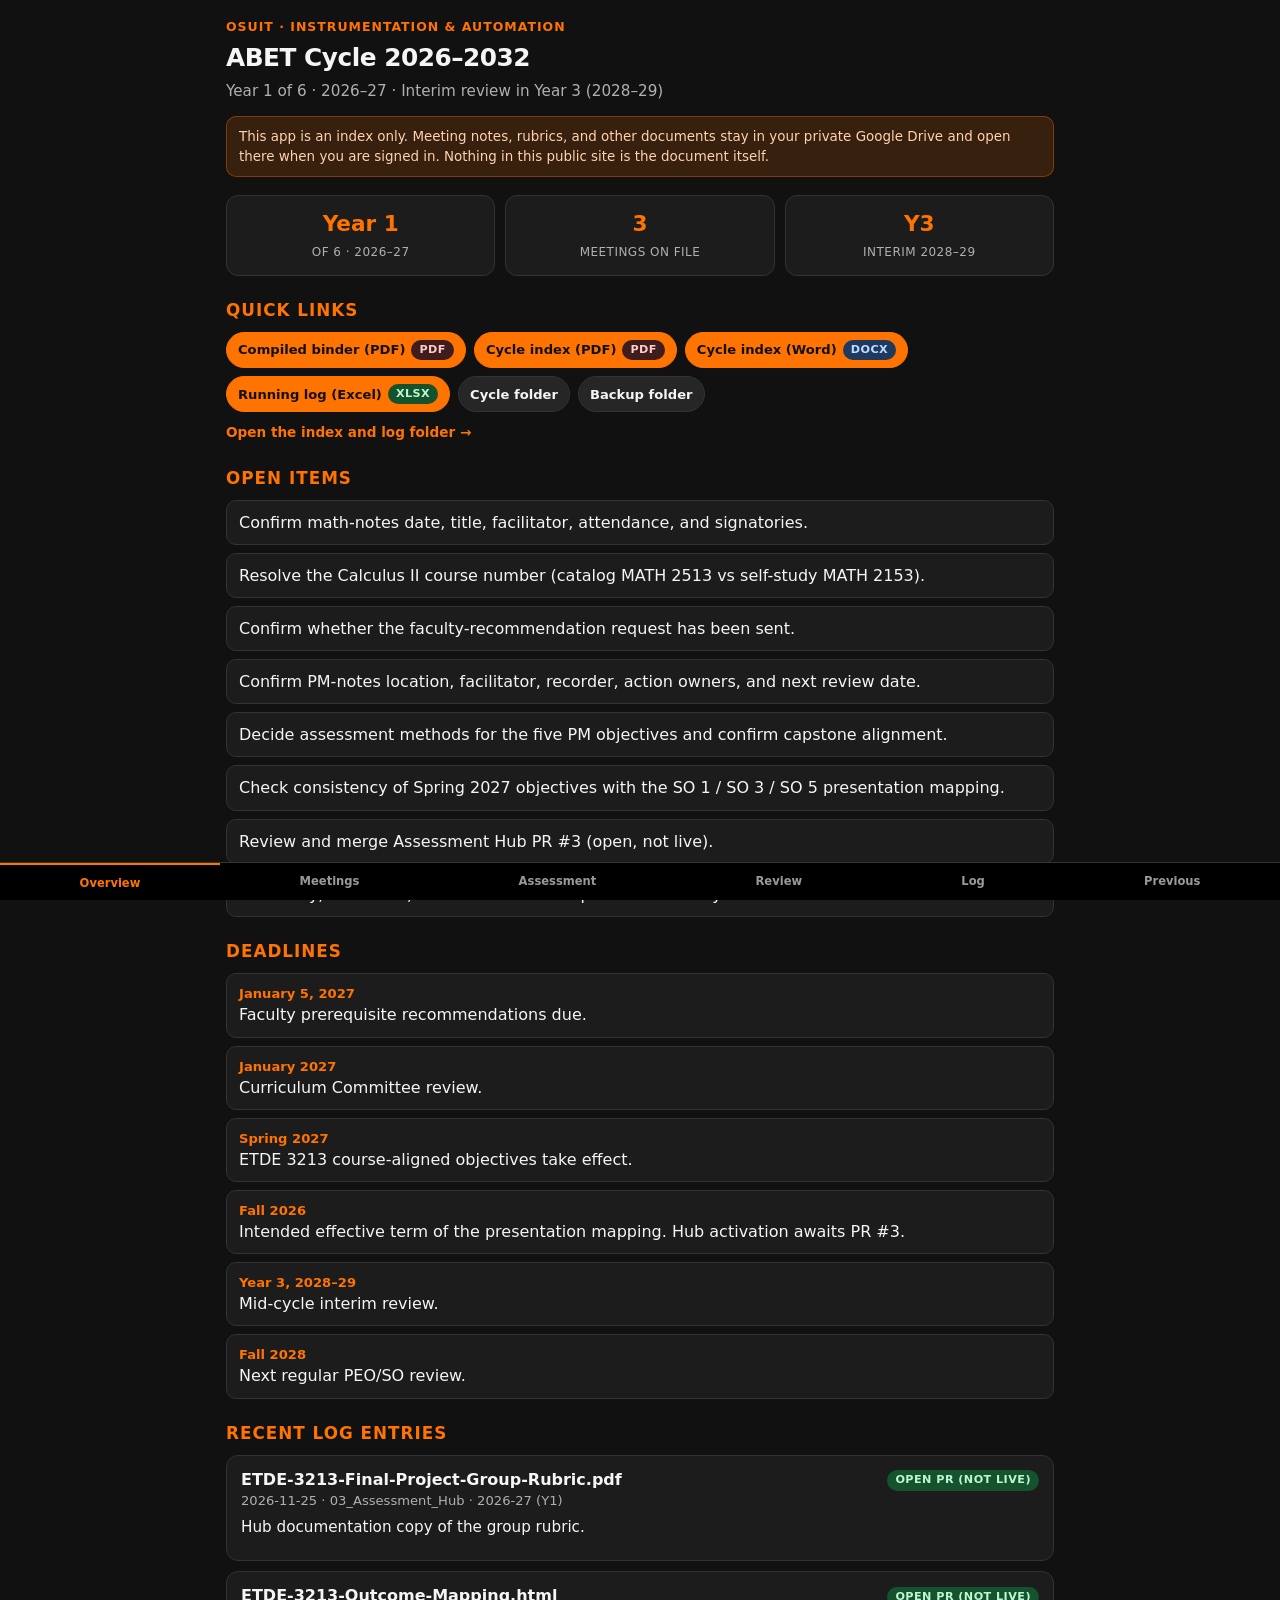
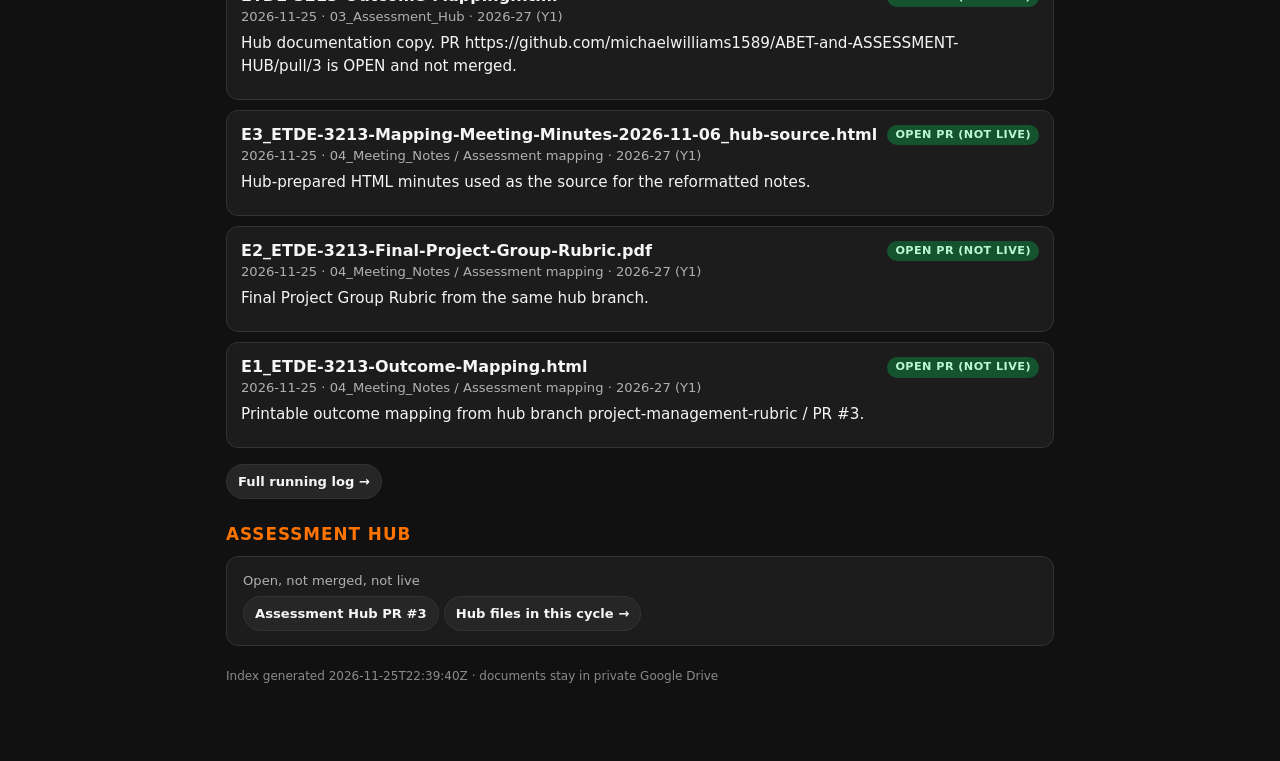
==== index.html @ 72802a51 "Add ABET File home-screen app Public index only for the OSUIT ABET 2026-2032 cycle. Accreditation do" ====
<!doctype html>
<html lang="en">
<head>
<meta charset="utf-8">
<meta name="viewport" content="width=device-width, initial-scale=1, viewport-fit=cover">
<meta name="robots" content="noindex, nofollow">
<meta name="theme-color" content="#111111">
<meta name="application-name" content="ABET File">
<meta name="apple-mobile-web-app-capable" content="yes">
<meta name="mobile-web-app-capable" content="yes">
<meta name="apple-mobile-web-app-status-bar-style" content="black-translucent">
<meta name="apple-mobile-web-app-title" content="ABET File">
<link rel="manifest" href="manifest.json?v=1">
<link rel="apple-touch-icon" href="icons/apple-touch-icon.png?v=1">
<link rel="icon" type="image/png" sizes="32x32" href="icons/favicon-32.png?v=1">
<link rel="icon" href="icons/favicon.ico?v=1">
<title>ABET File · Overview</title>
<link rel="stylesheet" href="common.css?v=1">
</head>
<body>
<p class="kicker">OSUIT · Instrumentation &amp; Automation</p>
<h1>ABET Cycle 2026–2032</h1>
<p class="sub">Year 1 of 6 · 2026–27 · Interim review in Year 3 (2028–29)</p>
<p class="privacy">This app is an index only. Meeting notes, rubrics, and other documents stay in your private Google Drive and open there when you are signed in. Nothing in this public site is the document itself.</p>
<main id="app">Loading…</main>
<script src="data.js?v=1"></script>
<script src="common.js?v=1"></script>
</body>
</html>
---- common.css ----
:root {
  --bg: #111111;
  --bg-elev: #1c1c1c;
  --bg-elev-2: #262626;
  --ink: #f5f5f5;
  --muted: #b0b0b0;
  --faint: #8a8a8a;
  --line: #333333;
  --orange: #ff7300;
  --orange-dim: #c85a00;
  --orange-soft: rgba(255, 115, 0, 0.16);
  --good: #4ade80;
  --warn: #fbbf24;
  --info: #7dd3fc;
  --pad-x: calc(16px + env(safe-area-inset-left));
  --pad-r: calc(16px + env(safe-area-inset-right));
  --nav-h: calc(64px + env(safe-area-inset-bottom));
}
* { box-sizing: border-box; }
html, body { margin: 0; padding: 0; background: var(--bg); color: var(--ink); }
body {
  font-family: "Segoe UI", system-ui, -apple-system, Arial, sans-serif;
  line-height: 1.45;
  max-width: 860px;
  margin: 0 auto;
  padding: calc(18px + env(safe-area-inset-top)) var(--pad-r) var(--nav-h) var(--pad-x);
  -webkit-text-size-adjust: 100%;
}
h1 { margin: 0; font-size: 1.55rem; letter-spacing: -0.02em; }
h2 { margin: 1.4rem 0 0.6rem; font-size: 1.05rem; color: var(--orange); text-transform: uppercase; letter-spacing: 0.06em; }
h3 { margin: 0 0 0.35rem; font-size: 1.05rem; }
.kicker { margin: 0 0 4px; color: var(--orange); font-size: 0.78rem; font-weight: 700; letter-spacing: 0.08em; text-transform: uppercase; }
.sub { color: var(--muted); margin: 4px 0 0; font-size: 0.95rem; }
.privacy {
  background: var(--orange-soft);
  border: 1px solid rgba(255, 115, 0, 0.35);
  color: #ffd2b0;
  border-radius: 10px;
  padding: 10px 12px;
  font-size: 0.84rem;
  margin: 14px 0 18px;
}
.banner {
  background: #3a2208;
  color: #fed7aa;
  padding: 8px 12px;
  border-radius: 8px;
  margin-bottom: 12px;
  font-size: 0.85rem;
}
.cards { display: grid; gap: 12px; }
.card, .g {
  background: var(--bg-elev);
  border: 1px solid var(--line);
  border-radius: 12px;
  padding: 14px 16px;
}
.card h3 { color: var(--ink); }
.meta { color: var(--muted); font-size: 0.82rem; margin-bottom: 6px; }
.summary { margin: 0 0 10px; font-size: 0.95rem; }
.row-links, .links { display: flex; flex-wrap: wrap; gap: 8px; }
a.btn, a.link-chip {
  display: inline-flex;
  align-items: center;
  gap: 6px;
  background: var(--bg-elev-2);
  color: var(--ink);
  text-decoration: none;
  border: 1px solid var(--line);
  border-radius: 999px;
  padding: 7px 11px;
  font-size: 0.82rem;
  font-weight: 600;
}
a.btn:hover, a.link-chip:hover, a.card-link:hover { border-color: var(--orange); color: #fff; }
a.btn.primary {
  background: var(--orange);
  border-color: var(--orange);
  color: #111;
}
a.folder { color: var(--orange); font-size: 0.85rem; font-weight: 600; text-decoration: none; }
a.folder:hover { text-decoration: underline; }
.badge {
  display: inline-block;
  font-size: 0.7rem;
  font-weight: 700;
  letter-spacing: 0.04em;
  text-transform: uppercase;
  border-radius: 999px;
  padding: 2px 8px;
  background: var(--bg-elev-2);
  color: var(--muted);
  vertical-align: middle;
}
.badge.pdf { color: #fecaca; background: #3f1d1d; }
.badge.docx, .badge.doc { color: #bfdbfe; background: #1e3a5f; }
.badge.xlsx, .badge.csv { color: #bbf7d0; background: #14532d; }
.badge.html { color: #fde68a; background: #3b2f0b; }
.badge.txt, .badge.md { color: #e5e5e5; background: #333; }
.badge.png, .badge.jpg { color: #ddd6fe; background: #2e1065; }
.badge.draft { color: #fde68a; background: #3b2f0b; }
.badge.final, .badge.open { color: #bbf7d0; background: #14532d; }
.badge.placeholder { color: #fdba74; background: #3a2208; }
.badge.confidential { color: #fecaca; background: #3f1d1d; }
.list { list-style: none; margin: 0; padding: 0; display: grid; gap: 8px; }
.list li, .item {
  background: var(--bg-elev);
  border: 1px solid var(--line);
  border-radius: 10px;
  padding: 10px 12px;
}
.item a, .file-link {
  color: var(--ink);
  text-decoration: none;
  font-weight: 600;
  word-break: break-word;
}
.item a:hover, .file-link:hover { color: var(--orange); }
.item .path, .quiet { color: var(--faint); font-size: 0.78rem; margin-top: 2px; }
.deadline .when { color: var(--orange); font-weight: 700; font-size: 0.82rem; }
.empty {
  color: var(--muted);
  font-style: italic;
  padding: 8px 0;
}
.stats { display: grid; grid-template-columns: repeat(3, 1fr); gap: 10px; margin: 8px 0 16px; }
.stat { background: var(--bg-elev); border: 1px solid var(--line); border-radius: 12px; padding: 12px; text-align: center; }
.stat b { display: block; font-size: 1.35rem; color: var(--orange); }
.stat span { font-size: 0.75rem; color: var(--muted); text-transform: uppercase; letter-spacing: 0.04em; }
.log { display: grid; gap: 10px; }
.log-row { background: var(--bg-elev); border: 1px solid var(--line); border-radius: 12px; padding: 12px 14px; }
.log-row .top { display: flex; justify-content: space-between; gap: 8px; flex-wrap: wrap; align-items: baseline; }
.log-row .file { font-weight: 700; word-break: break-word; }
.log-row .file a { color: inherit; text-decoration: none; }
.log-row .file a:hover { color: var(--orange); }
.filter {
  width: 100%;
  background: var(--bg-elev);
  color: var(--ink);
  border: 1px solid var(--line);
  border-radius: 10px;
  padding: 10px 12px;
  font-size: 1rem;
  margin: 0 0 12px;
}
.year-head { display: flex; justify-content: space-between; align-items: baseline; gap: 8px; flex-wrap: wrap; }
.year-head h2 { margin-top: 1.6rem; }
.note { color: var(--muted); font-size: 0.9rem; margin: 0 0 10px; }
hr.sep { border: 0; border-top: 1px solid var(--line); margin: 22px 0; }
nav {
  position: fixed;
  bottom: 0; left: 0; right: 0;
  padding: 0 env(safe-area-inset-right) env(safe-area-inset-bottom) env(safe-area-inset-left);
  background: #000;
  border-top: 1px solid #333;
  display: flex;
  overflow-x: auto;
  z-index: 9;
  -webkit-overflow-scrolling: touch;
}
nav a {
  flex: 1 0 auto;
  color: #9a9a9a;
  text-decoration: none;
  font-size: 0.72rem;
  font-weight: 600;
  padding: 10px 8px 8px;
  text-align: center;
  white-space: nowrap;
  min-width: 4.4rem;
}
nav a.on { color: var(--orange); border-top: 2px solid var(--orange); }
button, nav a, a.btn, a.link-chip { -webkit-tap-highlight-color: transparent; }
.stamp { color: var(--faint); font-size: 0.75rem; margin-top: 22px; }
@media (max-width: 600px) {
  h1 { font-size: 1.35rem; }
  .stats { grid-template-columns: 1fr 1fr; }
}
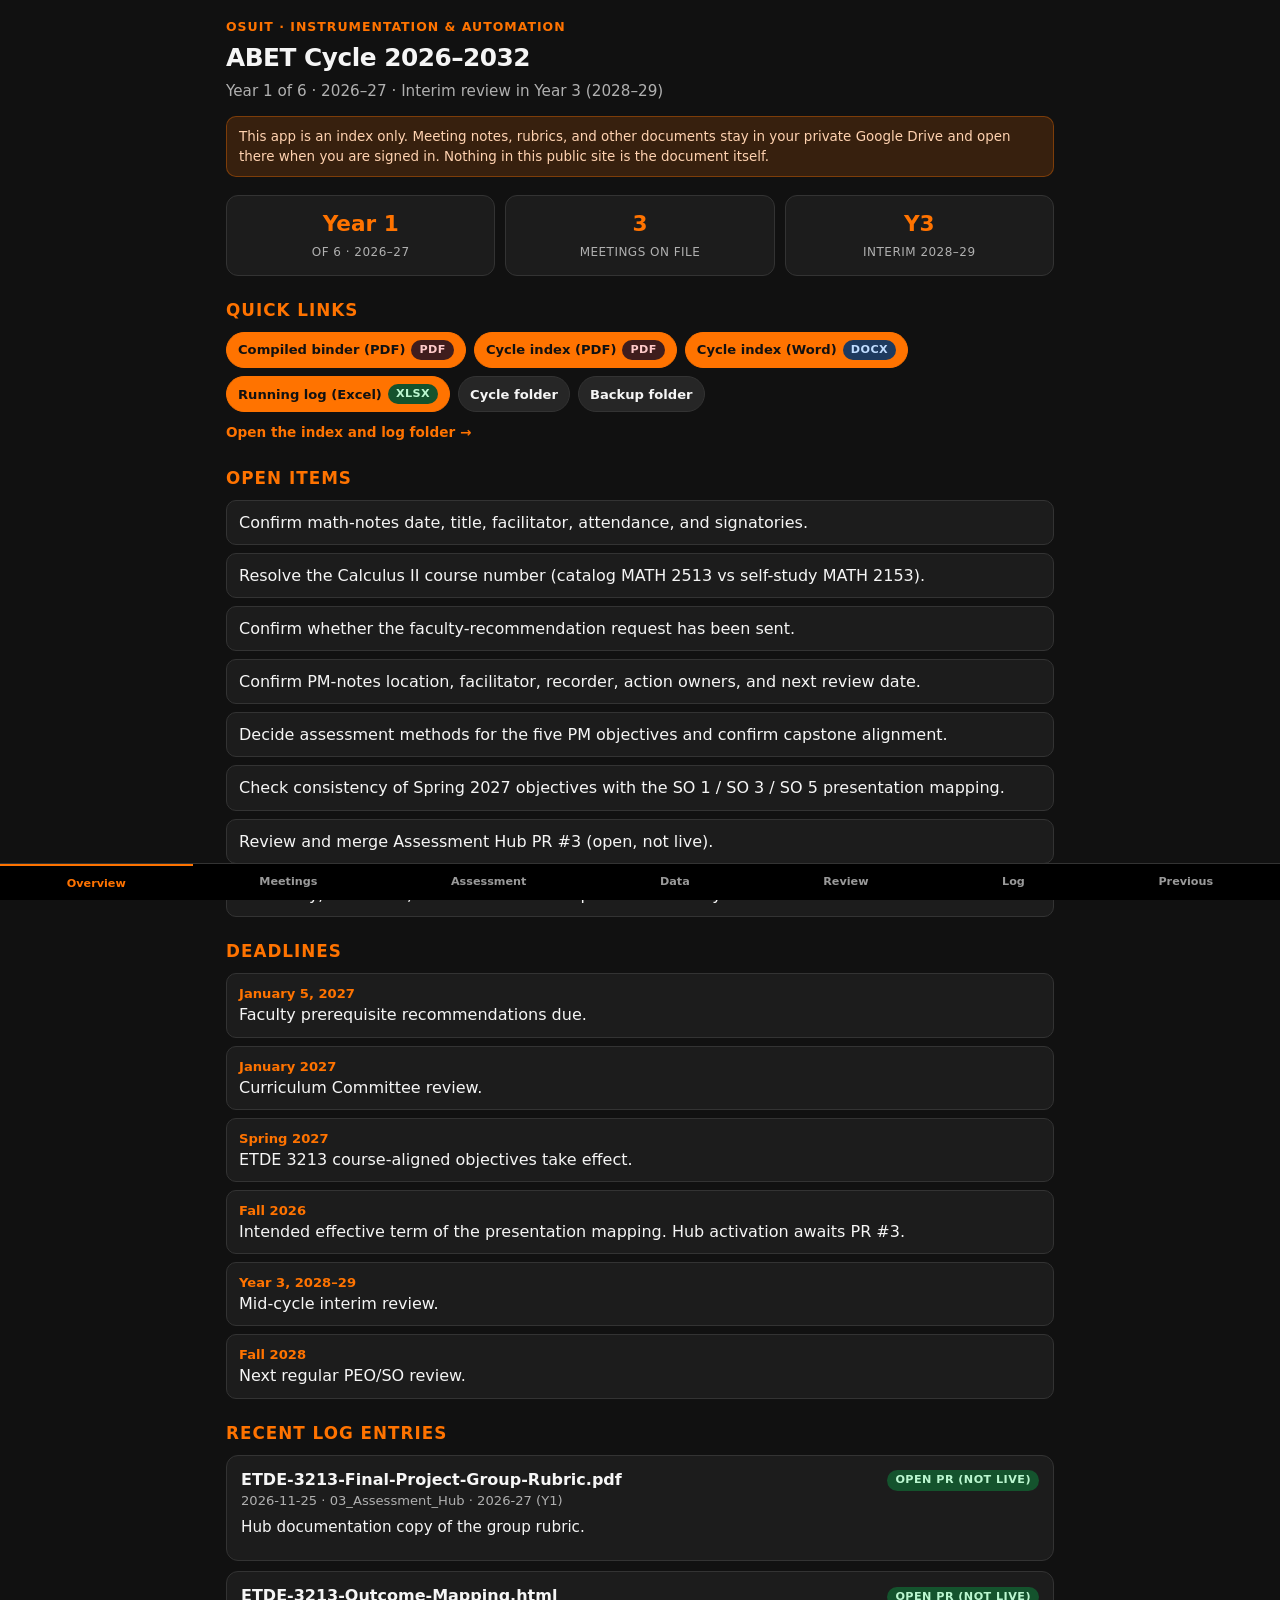
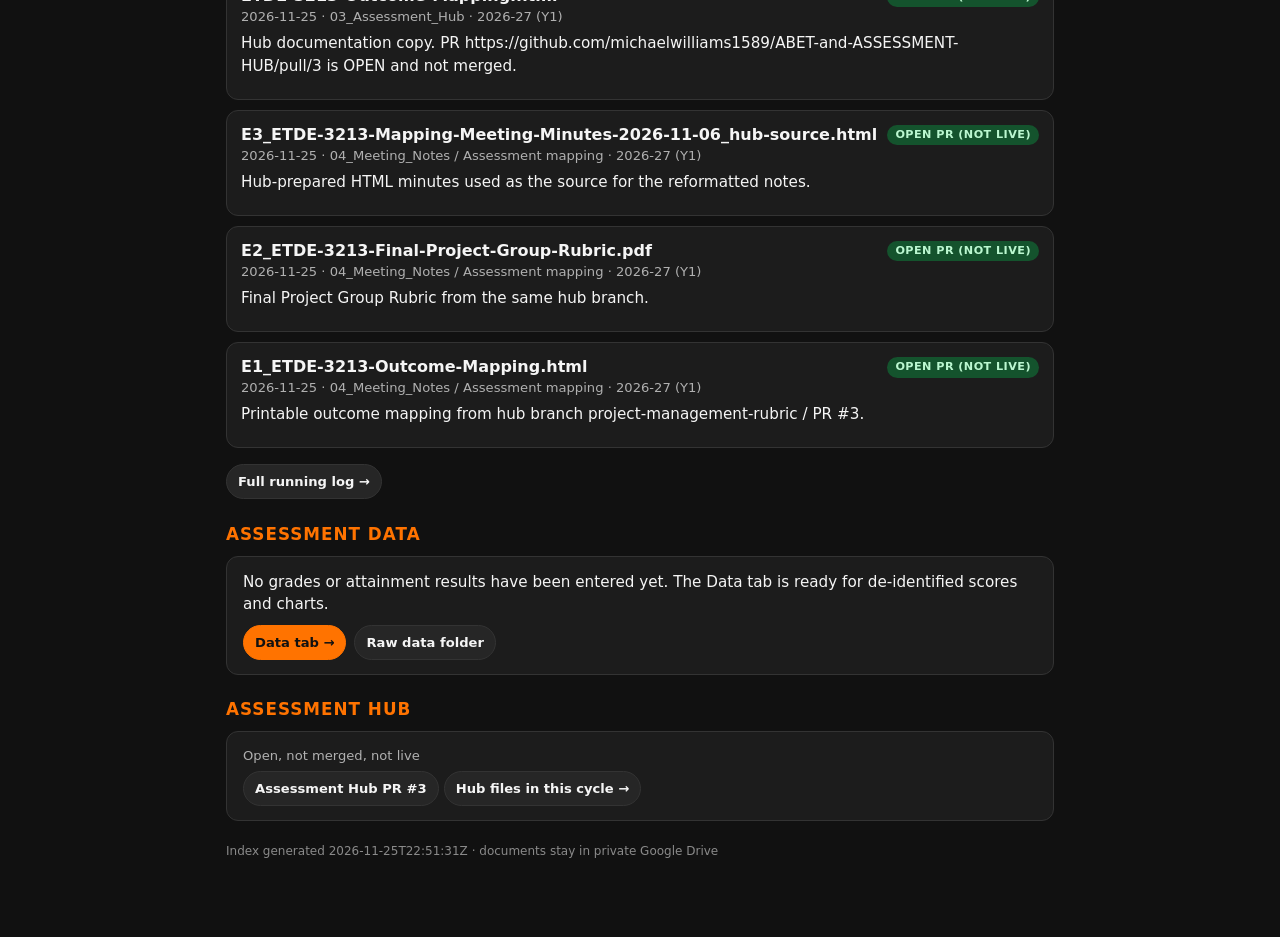
==== commit b742fb52: "Add Assessment Data tab with anonymized charts Public Data tab and private 03_Assessment_Hub/Data Dr" ====
--- a/index.html
+++ b/index.html
@@ -10,12 +10,12 @@
 <meta name="mobile-web-app-capable" content="yes">
 <meta name="apple-mobile-web-app-status-bar-style" content="black-translucent">
 <meta name="apple-mobile-web-app-title" content="ABET File">
-<link rel="manifest" href="manifest.json?v=1">
-<link rel="apple-touch-icon" href="icons/apple-touch-icon.png?v=1">
-<link rel="icon" type="image/png" sizes="32x32" href="icons/favicon-32.png?v=1">
-<link rel="icon" href="icons/favicon.ico?v=1">
+<link rel="manifest" href="manifest.json?v=2">
+<link rel="apple-touch-icon" href="icons/apple-touch-icon.png?v=2">
+<link rel="icon" type="image/png" sizes="32x32" href="icons/favicon-32.png?v=2">
+<link rel="icon" href="icons/favicon.ico?v=2">
 <title>ABET File · Overview</title>
-<link rel="stylesheet" href="common.css?v=1">
+<link rel="stylesheet" href="common.css?v=2">
 </head>
 <body>
 <p class="kicker">OSUIT · Instrumentation &amp; Automation</p>
@@ -23,7 +23,7 @@
 <p class="sub">Year 1 of 6 · 2026–27 · Interim review in Year 3 (2028–29)</p>
 <p class="privacy">This app is an index only. Meeting notes, rubrics, and other documents stay in your private Google Drive and open there when you are signed in. Nothing in this public site is the document itself.</p>
 <main id="app">Loading…</main>
-<script src="data.js?v=1"></script>
-<script src="common.js?v=1"></script>
+<script src="data.js?v=2"></script>
+<script src="common.js?v=2"></script>
 </body>
 </html>
--- a/common.css
+++ b/common.css
@@ -176,3 +176,13 @@
   h1 { font-size: 1.35rem; }
   .stats { grid-template-columns: 1fr 1fr; }
 }
+.stats.compact { margin: 8px 0 4px; }
+.chart-wrap { margin: 8px 0 4px; overflow-x: auto; }
+svg.chart { display: block; max-width: 100%; height: auto; }
+.chart-label { fill: #e5e5e5; font-size: 13px; font-family: "Segoe UI", system-ui, Arial, sans-serif; }
+.chart-val { fill: #d4d4d4; font-size: 11px; font-family: "Segoe UI", system-ui, Arial, sans-serif; }
+.chart-axis { fill: #8a8a8a; font-size: 9px; font-family: "Segoe UI", system-ui, Arial, sans-serif; }
+.chart-target { fill: #fbbf24; font-size: 10px; font-family: "Segoe UI", system-ui, Arial, sans-serif; }
+h3.chart-title { margin-top: 14px; font-size: 0.8rem; color: var(--muted); text-transform: uppercase; letter-spacing: 0.05em; }
+.card.criteria, .card.empty-data { border-color: rgba(255, 115, 0, 0.35); }
+nav a { min-width: 3.6rem; padding: 10px 6px 8px; font-size: 0.7rem; }
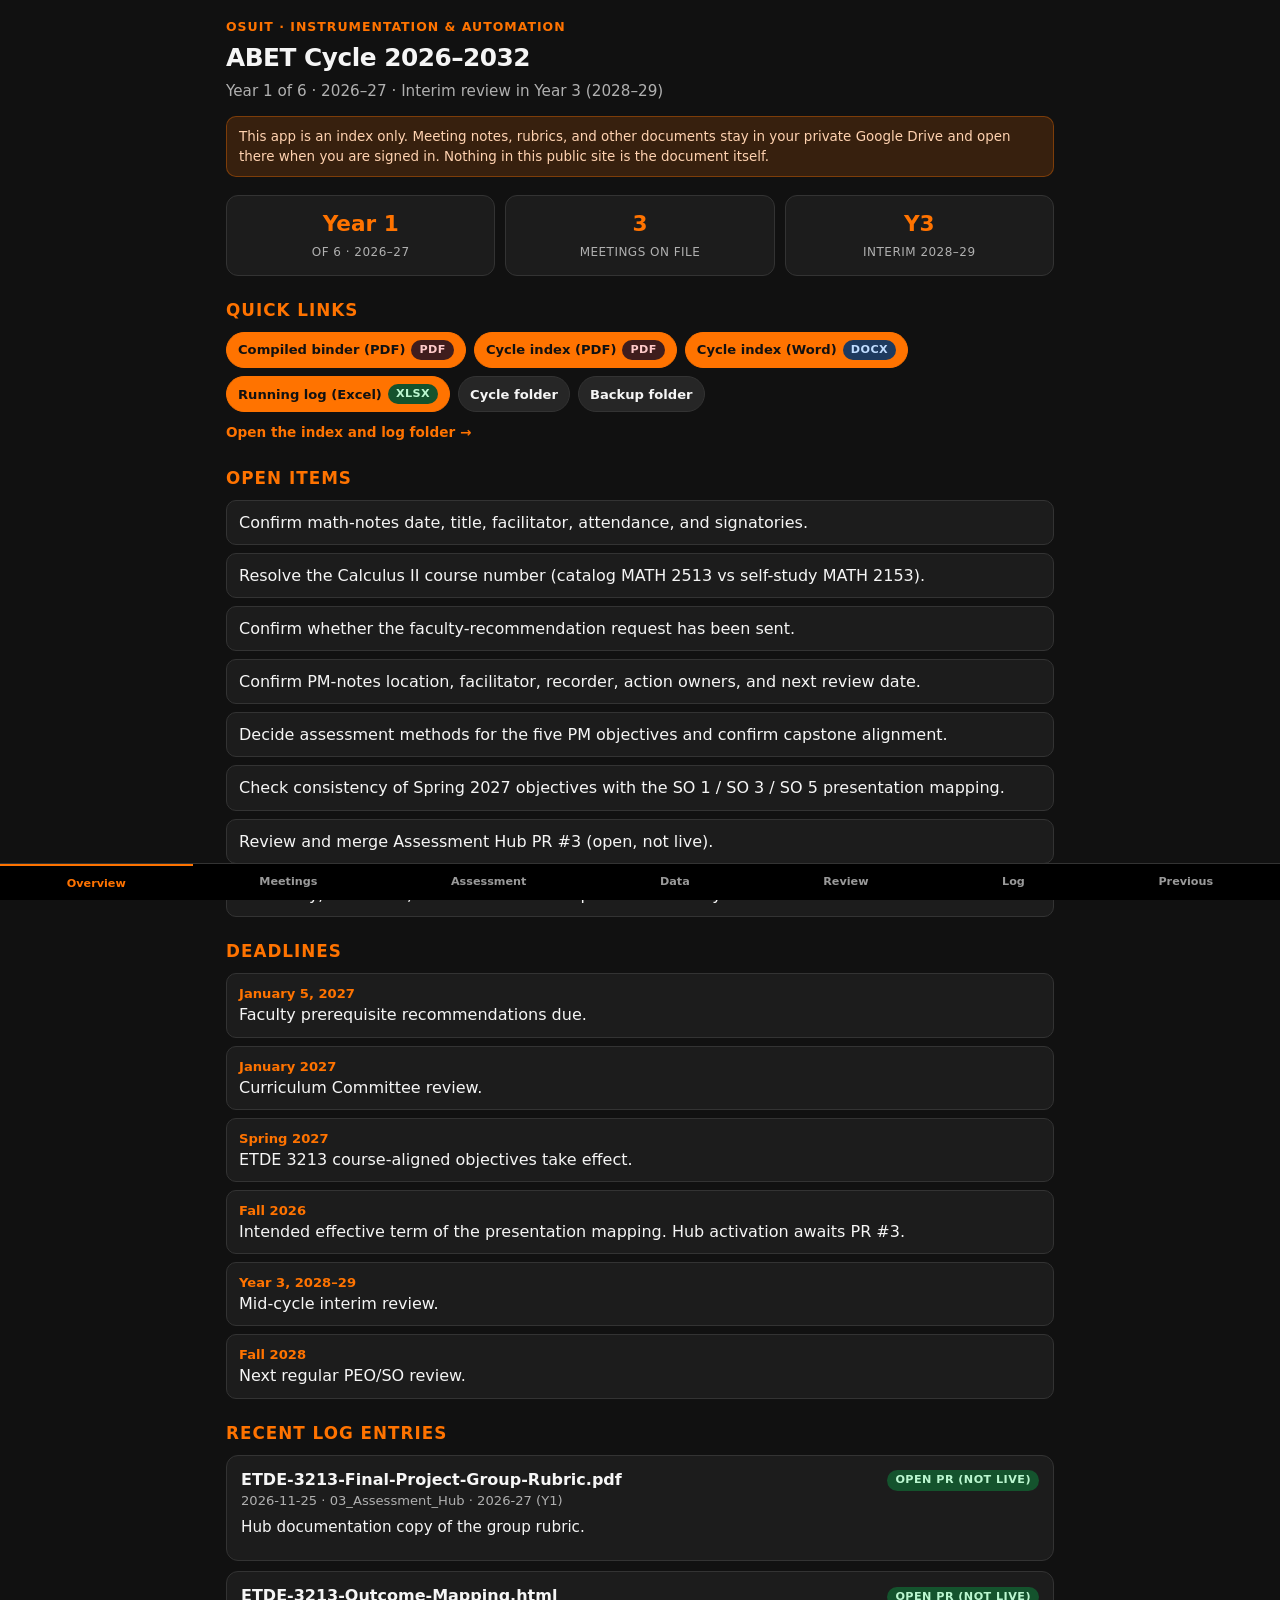
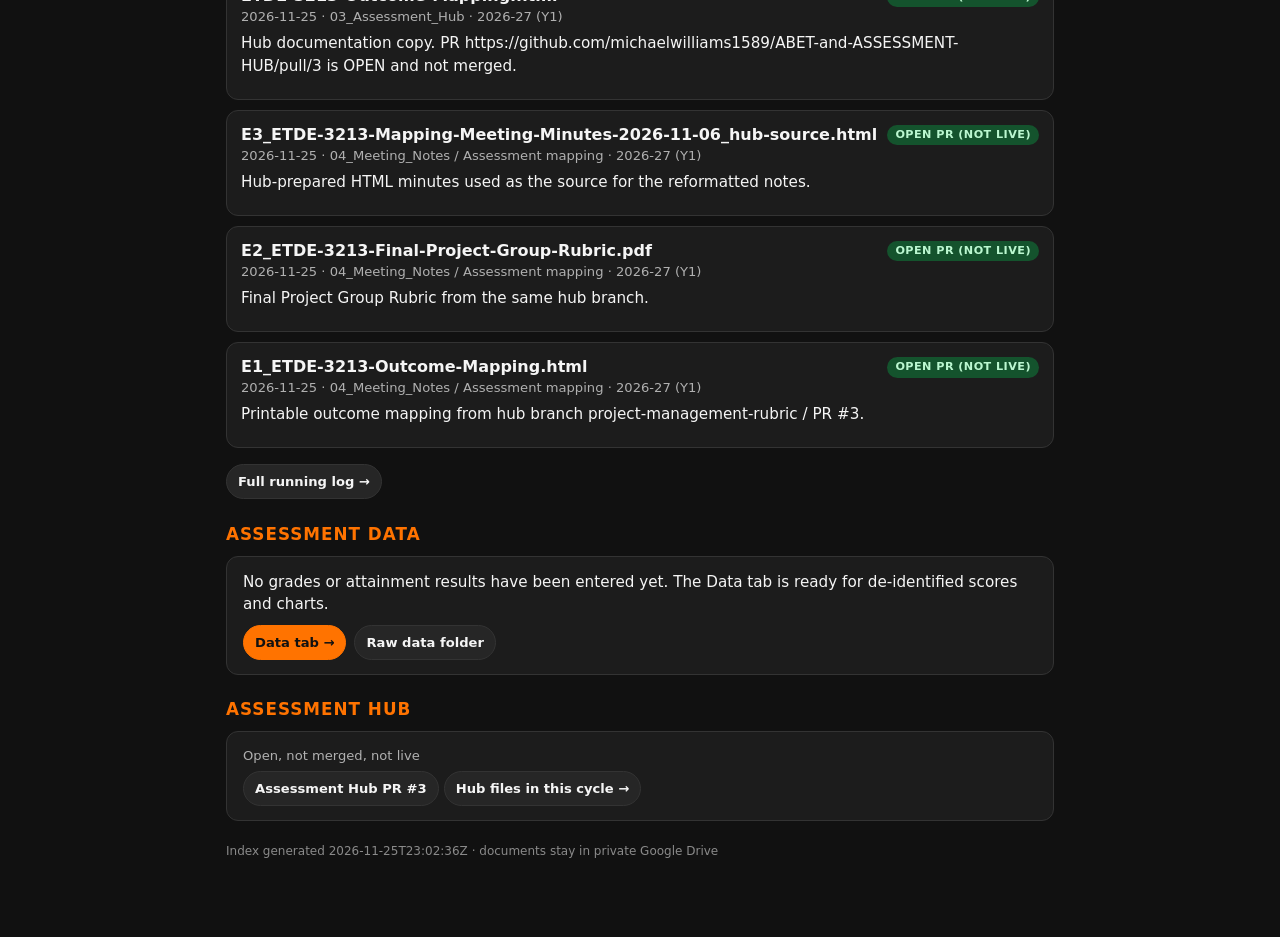
==== commit 9f0e4744: "Add faculty grade-entry Sheet and sync procedure Private spreadsheet in 03_Assessment_Hub/Data for w" ====
--- a/index.html
+++ b/index.html
@@ -10,12 +10,12 @@
 <meta name="mobile-web-app-capable" content="yes">
 <meta name="apple-mobile-web-app-status-bar-style" content="black-translucent">
 <meta name="apple-mobile-web-app-title" content="ABET File">
-<link rel="manifest" href="manifest.json?v=2">
-<link rel="apple-touch-icon" href="icons/apple-touch-icon.png?v=2">
-<link rel="icon" type="image/png" sizes="32x32" href="icons/favicon-32.png?v=2">
-<link rel="icon" href="icons/favicon.ico?v=2">
+<link rel="manifest" href="manifest.json?v=3">
+<link rel="apple-touch-icon" href="icons/apple-touch-icon.png?v=3">
+<link rel="icon" type="image/png" sizes="32x32" href="icons/favicon-32.png?v=3">
+<link rel="icon" href="icons/favicon.ico?v=3">
 <title>ABET File · Overview</title>
-<link rel="stylesheet" href="common.css?v=2">
+<link rel="stylesheet" href="common.css?v=3">
 </head>
 <body>
 <p class="kicker">OSUIT · Instrumentation &amp; Automation</p>
@@ -23,7 +23,7 @@
 <p class="sub">Year 1 of 6 · 2026–27 · Interim review in Year 3 (2028–29)</p>
 <p class="privacy">This app is an index only. Meeting notes, rubrics, and other documents stay in your private Google Drive and open there when you are signed in. Nothing in this public site is the document itself.</p>
 <main id="app">Loading…</main>
-<script src="data.js?v=2"></script>
-<script src="common.js?v=2"></script>
+<script src="data.js?v=3"></script>
+<script src="common.js?v=3"></script>
 </body>
 </html>
